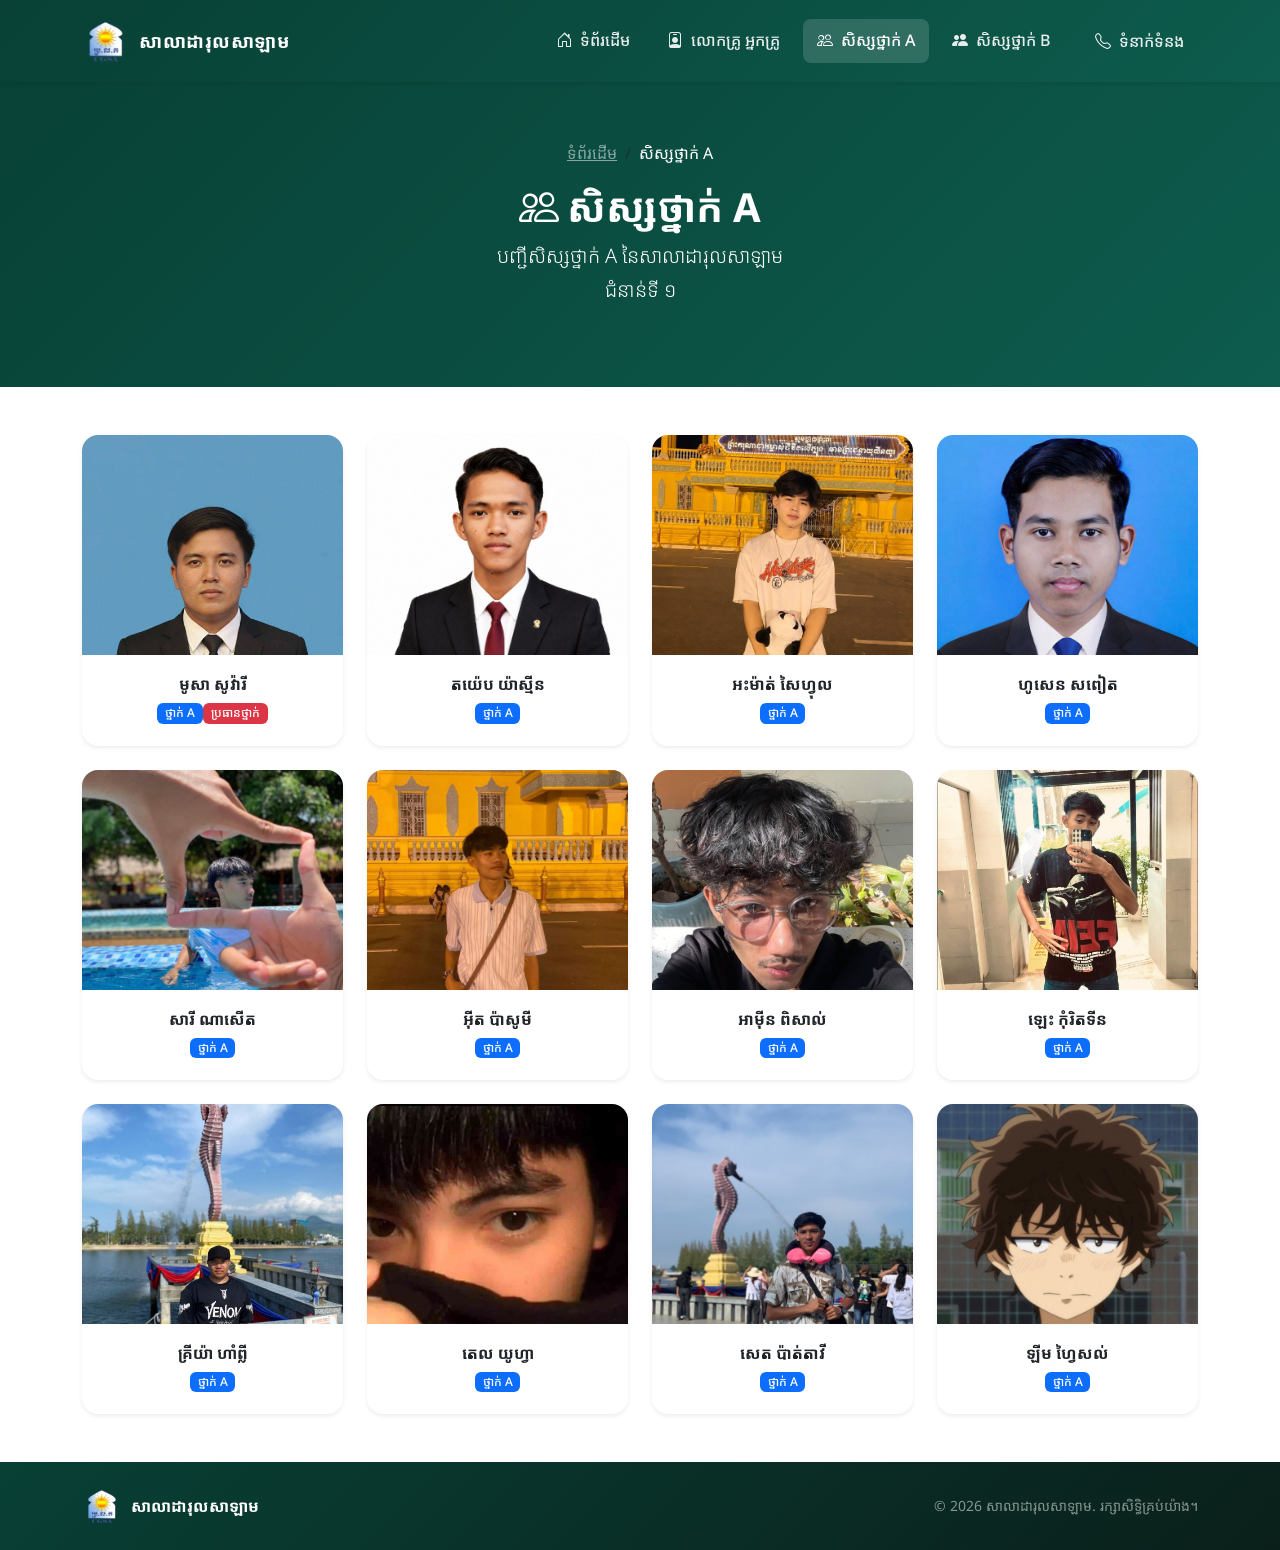
==== class-a.html @ f697708d "DRSL" ====
<!DOCTYPE html>
<html lang="km">

<head>
  <meta charset="UTF-8">
  <meta name="viewport" content="width=device-width, initial-scale=1.0">
  <title>សិស្សថ្នាក់ A | សាលាដារុលសាឡាម</title>
  <link href="https://cdn.jsdelivr.net/npm/bootstrap@5.3.3/dist/css/bootstrap.min.css" rel="stylesheet">
  <link href="https://cdn.jsdelivr.net/npm/bootstrap-icons@1.11.3/font/bootstrap-icons.min.css" rel="stylesheet">
  <link
    href="https://fonts.googleapis.com/css2?family=Noto+Sans+Khmer:wght@300;400;500;600;700&family=Poppins:wght@400;500;600;700&display=swap"
    rel="stylesheet">
  <link rel="stylesheet" href="css/style.css">
</head>

<body>
  <nav class="navbar navbar-expand-lg navbar-dark fixed-top shadow-sm" id="mainNav">
    <div class="container">
      <a class="navbar-brand d-flex align-items-center gap-2" href="index.html">
        <img src="images/Logo.png" alt="Logo" height="48" class="rounded-circle">
        <span class="fw-bold">សាលាដារុលសាឡាម</span>
      </a>
      <button class="navbar-toggler" type="button" data-bs-toggle="collapse" data-bs-target="#navbarNav">
        <span class="navbar-toggler-icon"></span>
      </button>
      <div class="collapse navbar-collapse" id="navbarNav">
        <ul class="navbar-nav ms-auto align-items-lg-center gap-lg-2">
          <li class="nav-item"><a class="nav-link" href="index.html"><i class="bi bi-house-door me-1"></i> ទំព័រដើម</a>
          </li>
          <li class="nav-item"><a class="nav-link" href="teachers.html"><i class="bi bi-person-badge me-1"></i> លោកគ្រូ
              អ្នកគ្រូ</a></li>
          <li class="nav-item"><a class="nav-link active" href="class-a.html"><i class="bi bi-people me-1"></i>
              សិស្សថ្នាក់ A</a></li>
          <li class="nav-item"><a class="nav-link" href="class-b.html"><i class="bi bi-people-fill me-1"></i>
              សិស្សថ្នាក់ B</a></li>
          <li class="nav-item"><a class="nav-link btn btn-outline-light btn-sm px-3 ms-lg-2"
              href="index.html#contact"><i class="bi bi-telephone me-1"></i> ទំនាក់ទំនង</a></li>
        </ul>
      </div>
    </div>
  </nav>

  <header class="page-header">
    <div class="container">
      <nav aria-label="breadcrumb">
        <ol class="breadcrumb justify-content-center mb-3">
          <li class="breadcrumb-item"><a href="index.html" class="text-white-50">ទំព័រដើម</a></li>
          <li class="breadcrumb-item active text-white" aria-current="page">សិស្សថ្នាក់ A</li>
        </ol>
      </nav>
      <h1 class="fw-bold"><i class="bi bi-people me-2"></i>សិស្សថ្នាក់ A</h1>
      <p class="lead opacity-90 mb-0">បញ្ជីសិស្សថ្នាក់ A នៃសាលាដារុលសាឡាម</p>
      <p class="lead opacity-90 mb-0">ជំនាន់ទី ១</p>
    </div>
  </header>

  <section class="py-5">
    <div class="container">
      <div class="row g-4">
        <div class="col-6 col-md-4 col-lg-3">
          <div class="person-card card shadow-sm h-100">
            <img src="./images/suvary.jpg" class="card-img-top" alt="Sovary">
            <div class="card-body">
              <h5 class="card-title">មូសា សូវ៉ារី</h5>
              <span class="badge bg-primary">ថ្នាក់ A</span><span class="badge bg-danger">ប្រធានថ្នាក់</span>
            </div>
          </div>
        </div>
        <div class="col-6 col-md-4 col-lg-3">
          <div class="person-card card shadow-sm h-100">
            <img src="./images/Yasmin Toyeb.jpg" class="card-img-top" alt="Goosaly">
            <div class="card-body">
              <h5 class="card-title">តយ៉េប​ យ៉ាស្មីន</h5>
              <span class="badge bg-primary">ថ្នាក់ A</span>
            </div>
          </div>
        </div>
        <div class="col-6 col-md-4 col-lg-3">
          <div class="person-card card shadow-sm h-100">
            <img src="images/Saifulloh.jpg" class="card-img-top" alt="Hosrafa">
            <div class="card-body">
              <h5 class="card-title">អះម៉ាត់ សៃហ្វុល</h5>
              <span class="badge bg-primary">ថ្នាក់ A</span>
            </div>
          </div>
        </div>
        <div class="col-6 col-md-4 col-lg-3">
          <div class="person-card card shadow-sm h-100">
            <img src="images/Sopeat.jpg" class="card-img-top" alt="Naseat">
            <div class="card-body">
              <h5 class="card-title">ហូសេន សពៀត</h5>
              <span class="badge bg-primary">ថ្នាក់ A</span>
            </div>
          </div>
        </div>
        <div class="col-6 col-md-4 col-lg-3">
          <div class="person-card card shadow-sm h-100">
            <img src="images/Nazer Sary.jpg" class="card-img-top" alt="Nazer Sary">
            <div class="card-body">
              <h5 class="card-title">សារី ណាសើត</h5>
              <span class="badge bg-primary">ថ្នាក់ A</span>
            </div>
          </div>
        </div>
        <div class="col-6 col-md-4 col-lg-3">
          <div class="person-card card shadow-sm h-100">
            <img src="images/Pasomi.jpg" class="card-img-top" alt="Pasomi">
            <div class="card-body">
              <h5 class="card-title">អុីត ប៉ាសូមី</h5>
              <span class="badge bg-primary">ថ្នាក់ A</span>
            </div>
          </div>
        </div>
        <div class="col-6 col-md-4 col-lg-3">
          <div class="person-card card shadow-sm h-100">
            <img src="images/Pisal.jpg" class="card-img-top" alt="Pisal">
            <div class="card-body">
              <h5 class="card-title">អាមុីន​ ពិសាល់</h5>
              <span class="badge bg-primary">ថ្នាក់ A</span>
            </div>
          </div>
        </div>
        <div class="col-6 col-md-4 col-lg-3">
          <div class="person-card card shadow-sm h-100">
            <img src="images/korittin.jpg" class="card-img-top" alt="Ropiein">
            <div class="card-body">
              <h5 class="card-title">ឡេះ កុំរិតទីន</h5>
              <span class="badge bg-primary">ថ្នាក់ A</span>
            </div>
          </div>
        </div>
        <div class="col-6 col-md-4 col-lg-3">
          <div class="person-card card shadow-sm h-100">
            <img src="images/hamply.jpg" class="card-img-top" alt="Sa Salim">
            <div class="card-body">
              <h5 class="card-title">គ្រីយ៉ា ហាំព្លី</h5>
              <span class="badge bg-primary">ថ្នាក់ A</span>
            </div>
          </div>
        </div>
        <div class="col-6 col-md-4 col-lg-3">
          <div class="person-card card shadow-sm h-100">
            <img src="images/Yofa.jpg" class="card-img-top" alt="Safei">
            <div class="card-body">
              <h5 class="card-title">តេល យូហ្វា</h5>
              <span class="badge bg-primary">ថ្នាក់ A</span>
            </div>
          </div>
        </div>
        <div class="col-6 col-md-4 col-lg-3">
          <div class="person-card card shadow-sm h-100">
            <img src="images/Patvey Roset.jpg" class="card-img-top" alt="Samrin">
            <div class="card-body">
              <h5 class="card-title">សេត ប៉ាត់តាវី</h5>
              <span class="badge bg-primary">ថ្នាក់ A</span>
            </div>
          </div>
        </div>
        <div class="col-6 col-md-4 col-lg-3">
          <div class="person-card card shadow-sm h-100">
            <img src="images/Faisol Halim.jpg" class="card-img-top" alt="Solat">
            <div class="card-body">
              <h5 class="card-title">ឡីម ហ្វៃសល់</h5>
              <span class="badge bg-primary">ថ្នាក់ A</span>
            </div>
          </div>
        </div>
      </div>
    </div>
  </section>

  <footer class="footer-section py-4">
    <div class="container">
      <div class="row align-items-center">
        <div class="col-md-6 text-center text-md-start mb-3 mb-md-0">
          <div class="d-flex align-items-center justify-content-center justify-content-md-start gap-2">
            <img src="images/Logo.png" alt="Logo" height="40" class="rounded-circle">
            <span class="fw-bold text-white">សាលាដារុលសាឡាម</span>
          </div>
        </div>
        <div class="col-md-6 text-center text-md-end">
          <p class="mb-0 text-white-50 small">&copy; 2026 សាលាដារុលសាឡាម. រក្សាសិទ្ធិគ្រប់យ៉ាង។</p>
        </div>
      </div>
  </footer>
  <script src="https://cdn.jsdelivr.net/npm/bootstrap@5.3.3/dist/js/bootstrap.bundle.min.js"></script>
  <script src="js/main.js"></script>
</body>

</html>
---- css/style.css ----
/* =========================
   Darul Salam School - Modern Theme
   Bootstrap 5 + Custom Styles
========================= */

:root {
  --primary: #0d5c4d;          /* Deep Islamic green */
  --primary-dark: #084035;
  --primary-light: #1a8a73;
  --accent: #c9a227;           /* Gold accent */
  --accent-light: #e8c547;
  --dark: #0a1f1a;
  --light-bg: #f7faf9;
  --text: #2c3e3a;
  --text-muted: #6b7c78;
  --shadow: 0 10px 30px rgba(13, 92, 77, 0.12);
  --radius: 1rem;
}

* {
  margin: 0;
  padding: 0;
  box-sizing: border-box;
}

body {
  font-family: 'Noto Sans Khmer', 'Poppins', system-ui, sans-serif;
  color: var(--text);
  background-color: #fff;
  line-height: 1.7;
  overflow-x: hidden;
}

h1, h2, h3, h4, h5, h6 {
  font-weight: 700;
  color: var(--dark);
}

a {
  transition: all 0.25s ease;
}

/* =========================
   Navbar
========================= */
#mainNav {
  background: linear-gradient(135deg, var(--primary-dark), var(--primary));
  padding: 0.75rem 0;
  transition: all 0.3s ease;
}

#mainNav.scrolled {
  padding: 0.5rem 0;
  box-shadow: 0 4px 20px rgba(0,0,0,0.15) !important;
}

.navbar-brand {
  font-size: 1.15rem;
  letter-spacing: 0.5px;
}

.navbar-nav .nav-link {
  font-weight: 500;
  padding: 0.5rem 0.9rem !important;
  border-radius: 0.5rem;
  color: rgba(255,255,255,0.9) !important;
}

.navbar-nav .nav-link:hover,
.navbar-nav .nav-link.active {
  background: rgba(255,255,255,0.15);
  color: #fff !important;
}

.navbar-nav .btn-outline-light {
  border-width: 1.5px;
}

/* =========================
   Hero
========================= */
.hero-section {
  min-height: 100vh;
  background: url('../images/Cover.jpg') center/cover no-repeat;
  position: relative;
  padding-top: 80px;
}

.hero-overlay {
  position: absolute;
  top: 0;
  left: 0;
  width: 100%;
  height: 100%;
  background: rgba(56, 77, 73, 0.5);
}

.hero-section .badge {
  font-size: 0.85rem;
  letter-spacing: 1px;
}

.hero-section .display-4 {
  text-shadow: 0 2px 10px rgba(0,0,0,0.3);
}

.btn-primary {
  background: var(--accent);
  border-color: var(--accent);
  color: var(--dark);
  font-weight: 600;
}

.btn-primary:hover {
  background: var(--accent-light);
  border-color: var(--accent-light);
  color: var(--dark);
  transform: translateY(-2px);
  box-shadow: 0 6px 20px rgba(201, 162, 39, 0.4);
}

.btn-outline-light:hover {
  background: #fff;
  color: var(--primary);
  transform: translateY(-2px);
}

/* =========================
   Sections
========================= */
.section-badge {
  display: inline-block;
  background: rgba(13, 92, 77, 0.1);
  color: var(--primary);
  font-size: 0.8rem;
  font-weight: 600;
  letter-spacing: 1.5px;
  text-transform: uppercase;
  padding: 0.4rem 1rem;
  border-radius: 50px;
}

.section-title {
  font-size: 2rem;
  position: relative;
}

.stat-card {
  background: var(--light-bg);
  border: 1px solid rgba(13, 92, 77, 0.08);
  transition: transform 0.3s ease, box-shadow 0.3s ease;
}

.stat-card:hover {
  transform: translateY(-5px);
  box-shadow: var(--shadow);
}

.about-image-wrapper {
  border: 6px solid #fff;
  box-shadow: var(--shadow);
}

/* =========================
   Activity Cards
========================= */
.activity-card {
  border-radius: var(--radius);
  overflow: hidden;
  transition: transform 0.3s ease, box-shadow 0.3s ease;
}

.activity-card:hover {
  transform: translateY(-8px);
  box-shadow: 0 15px 40px rgba(13, 92, 77, 0.18) !important;
}

.activity-card .card-img-top {
  height: 180px;
  object-fit: cover;
  transition: transform 0.5s ease;
}

.activity-card:hover .card-img-top {
  transform: scale(1.05);
}

/* =========================
   Info Cards
========================= */
.info-card {
  background: #fff;
  border: 1px solid rgba(13, 92, 77, 0.08);
  transition: all 0.3s ease;
}

.info-card:hover {
  border-color: var(--primary);
  box-shadow: var(--shadow);
  transform: translateY(-5px);
}

.icon-circle {
  width: 64px;
  height: 64px;
  background: linear-gradient(135deg, var(--primary), var(--primary-light));
  color: #fff;
  border-radius: 50%;
  display: flex;
  align-items: center;
  justify-content: center;
}

/* =========================
   Footer
========================= */
.footer-section {
  background: linear-gradient(135deg, var(--primary-dark), var(--dark));
}

/* =========================
   Back to Top
========================= */
#backToTop {
  position: fixed;
  bottom: 30px;
  right: 30px;
  width: 48px;
  height: 48px;
  display: none;
  z-index: 999;
  opacity: 0;
  transition: opacity 0.3s ease, transform 0.3s ease;
}

#backToTop.show {
  display: flex;
  align-items: center;
  justify-content: center;
  opacity: 1;
}

#backToTop:hover {
  transform: translateY(-3px);
}

/* =========================
   Teachers / Class pages
========================= */
.page-header {
  background: linear-gradient(135deg, var(--primary-dark), var(--primary));
  padding: 140px 0 80px;
  color: #fff;
  text-align: center;
}

.page-header h1 {
  color: #fff;
  font-size: 2.5rem;
}

.person-card {
  border: none;
  border-radius: var(--radius);
  overflow: hidden;
  transition: all 0.3s ease;
  background: #fff;
}

.person-card:hover {
  transform: translateY(-8px);
  box-shadow: 0 15px 40px rgba(13, 92, 77, 0.15);
}

.person-card .card-img-top {
  height: 220px;
  object-fit: cover;
  object-position: top;
}

.person-card .card-body {
  text-align: center;
  padding: 1.25rem;
}

.person-card .card-title {
  font-size: 1rem;
  margin-bottom: 0.25rem;
}

.person-card .badge {
  font-weight: 500;
  font-size: 0.75rem;
}

/* =========================
   Responsive
========================= */
@media (max-width: 991.98px) {
  .hero-section {
    min-height: 85vh;
    text-align: center !important;
  }
  .hero-section .display-4 {
    font-size: 2rem;
  }
  .navbar-nav {
    padding: 1rem 0;
  }
  .navbar-nav .nav-link {
    padding: 0.6rem 1rem !important;
  }
}

@media (max-width: 575.98px) {
  .section-title {
    font-size: 1.6rem;
  }
  .page-header h1 {
    font-size: 1.8rem;
  }
}
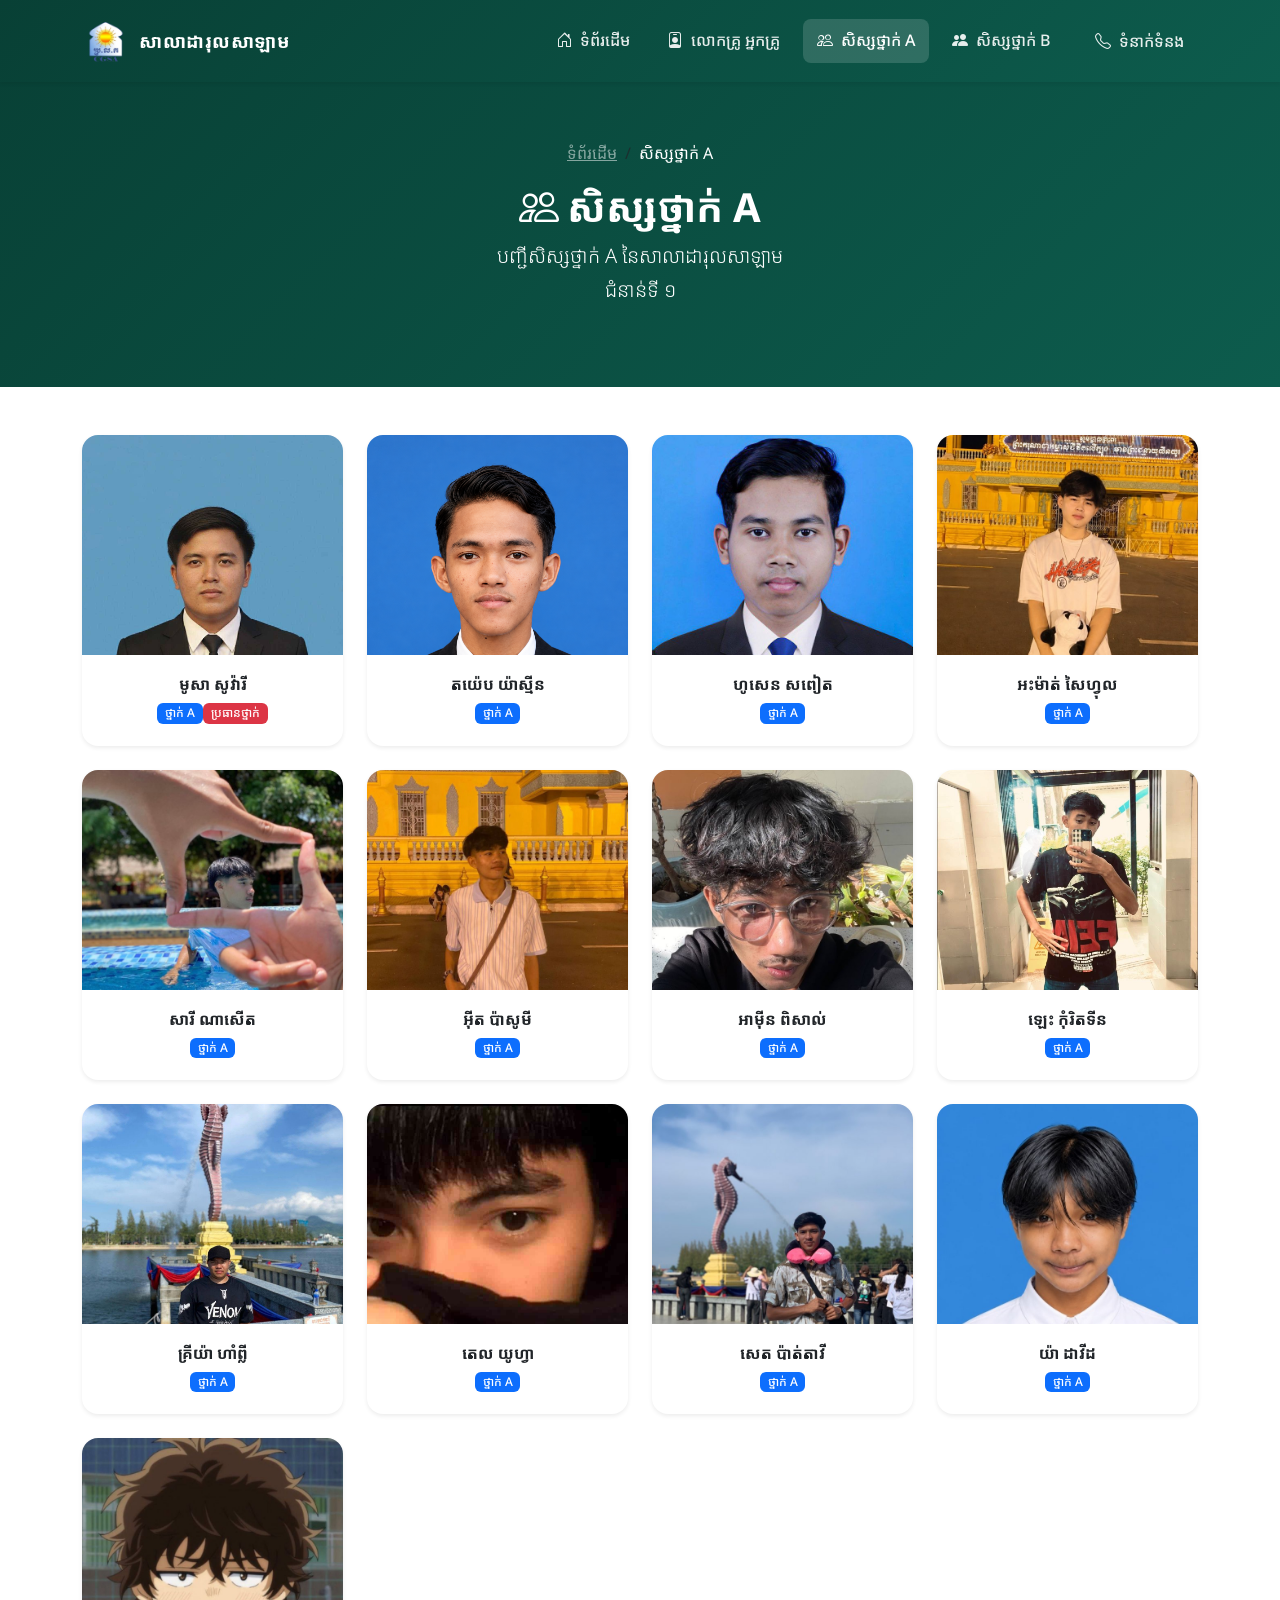
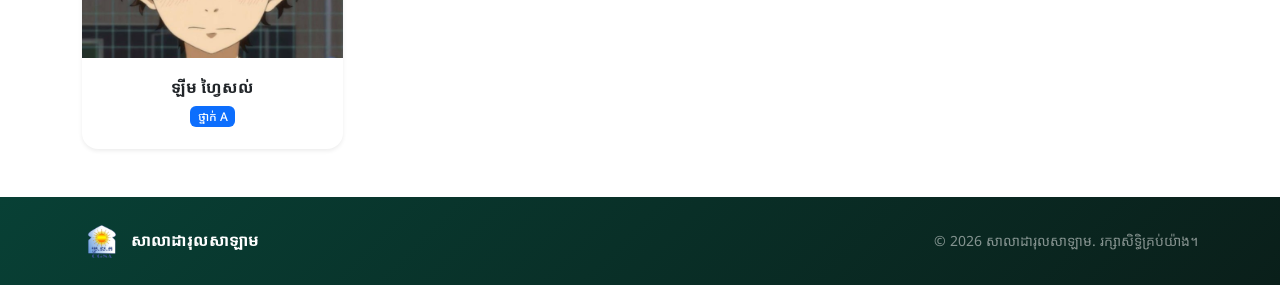
==== commit 03afb414: "DRSL" ====
--- a/class-a.html
+++ b/class-a.html
@@ -57,6 +57,8 @@
   <section class="py-5">
     <div class="container">
       <div class="row g-4">
+
+        <!-- Mazer -->
         <div class="col-6 col-md-4 col-lg-3">
           <div class="person-card card shadow-sm h-100">
             <img src="./images/suvary.jpg" class="card-img-top" alt="Sovary">
@@ -66,15 +68,33 @@
             </div>
           </div>
         </div>
-        <div class="col-6 col-md-4 col-lg-3">
-          <div class="person-card card shadow-sm h-100">
-            <img src="./images/Yasmin Toyeb.jpg" class="card-img-top" alt="Goosaly">
+
+        <!-- Yasmin -->
+
+        <div class="col-6 col-md-4 col-lg-3">
+          <div class="person-card card shadow-sm h-100">
+            <img src="./images/yasmin.png" class="card-img-top" alt="Goosaly">
             <div class="card-body">
               <h5 class="card-title">តយ៉េប​ យ៉ាស្មីន</h5>
               <span class="badge bg-primary">ថ្នាក់ A</span>
             </div>
           </div>
         </div>
+
+        <!-- Sopeat -->
+
+        <div class="col-6 col-md-4 col-lg-3">
+          <div class="person-card card shadow-sm h-100">
+            <img src="images/Sopeat.jpg" class="card-img-top" alt="Naseat">
+            <div class="card-body">
+              <h5 class="card-title">ហូសេន សពៀត</h5>
+              <span class="badge bg-primary">ថ្នាក់ A</span>
+            </div>
+          </div>
+        </div>
+
+        <!-- Saifulloh -->
+
         <div class="col-6 col-md-4 col-lg-3">
           <div class="person-card card shadow-sm h-100">
             <img src="images/Saifulloh.jpg" class="card-img-top" alt="Hosrafa">
@@ -84,15 +104,9 @@
             </div>
           </div>
         </div>
-        <div class="col-6 col-md-4 col-lg-3">
-          <div class="person-card card shadow-sm h-100">
-            <img src="images/Sopeat.jpg" class="card-img-top" alt="Naseat">
-            <div class="card-body">
-              <h5 class="card-title">ហូសេន សពៀត</h5>
-              <span class="badge bg-primary">ថ្នាក់ A</span>
-            </div>
-          </div>
-        </div>
+
+        <!-- Nazer Sary -->
+
         <div class="col-6 col-md-4 col-lg-3">
           <div class="person-card card shadow-sm h-100">
             <img src="images/Nazer Sary.jpg" class="card-img-top" alt="Nazer Sary">
@@ -102,6 +116,9 @@
             </div>
           </div>
         </div>
+
+        <!-- Pasomi -->
+
         <div class="col-6 col-md-4 col-lg-3">
           <div class="person-card card shadow-sm h-100">
             <img src="images/Pasomi.jpg" class="card-img-top" alt="Pasomi">
@@ -111,6 +128,9 @@
             </div>
           </div>
         </div>
+
+        <!-- Pisal -->
+
         <div class="col-6 col-md-4 col-lg-3">
           <div class="person-card card shadow-sm h-100">
             <img src="images/Pisal.jpg" class="card-img-top" alt="Pisal">
@@ -120,6 +140,9 @@
             </div>
           </div>
         </div>
+
+        <!-- Korittin -->
+
         <div class="col-6 col-md-4 col-lg-3">
           <div class="person-card card shadow-sm h-100">
             <img src="images/korittin.jpg" class="card-img-top" alt="Ropiein">
@@ -129,6 +152,9 @@
             </div>
           </div>
         </div>
+
+        <!-- Hamply -->
+
         <div class="col-6 col-md-4 col-lg-3">
           <div class="person-card card shadow-sm h-100">
             <img src="images/hamply.jpg" class="card-img-top" alt="Sa Salim">
@@ -138,6 +164,9 @@
             </div>
           </div>
         </div>
+
+        <!-- Yofa -->
+
         <div class="col-6 col-md-4 col-lg-3">
           <div class="person-card card shadow-sm h-100">
             <img src="images/Yofa.jpg" class="card-img-top" alt="Safei">
@@ -147,6 +176,9 @@
             </div>
           </div>
         </div>
+
+        <!-- Patvey Roset -->
+
         <div class="col-6 col-md-4 col-lg-3">
           <div class="person-card card shadow-sm h-100">
             <img src="images/Patvey Roset.jpg" class="card-img-top" alt="Samrin">
@@ -156,6 +188,20 @@
             </div>
           </div>
         </div>
+
+        <!-- Student Ya David -->
+        <div class="col-6 col-md-4 col-lg-3">
+          <div class="person-card card shadow-sm h-100">
+            <img src="./images/david.png" class="card-img-top" alt="Solat">
+            <div class="card-body">
+              <h5 class="card-title">យ៉ា ដាវីដ</h5>
+              <span class="badge bg-primary">ថ្នាក់ A</span>
+            </div>
+          </div>
+        </div>
+
+        <!-- Faisol Halim -->
+
         <div class="col-6 col-md-4 col-lg-3">
           <div class="person-card card shadow-sm h-100">
             <img src="images/Faisol Halim.jpg" class="card-img-top" alt="Solat">
@@ -165,6 +211,7 @@
             </div>
           </div>
         </div>
+
       </div>
     </div>
   </section>
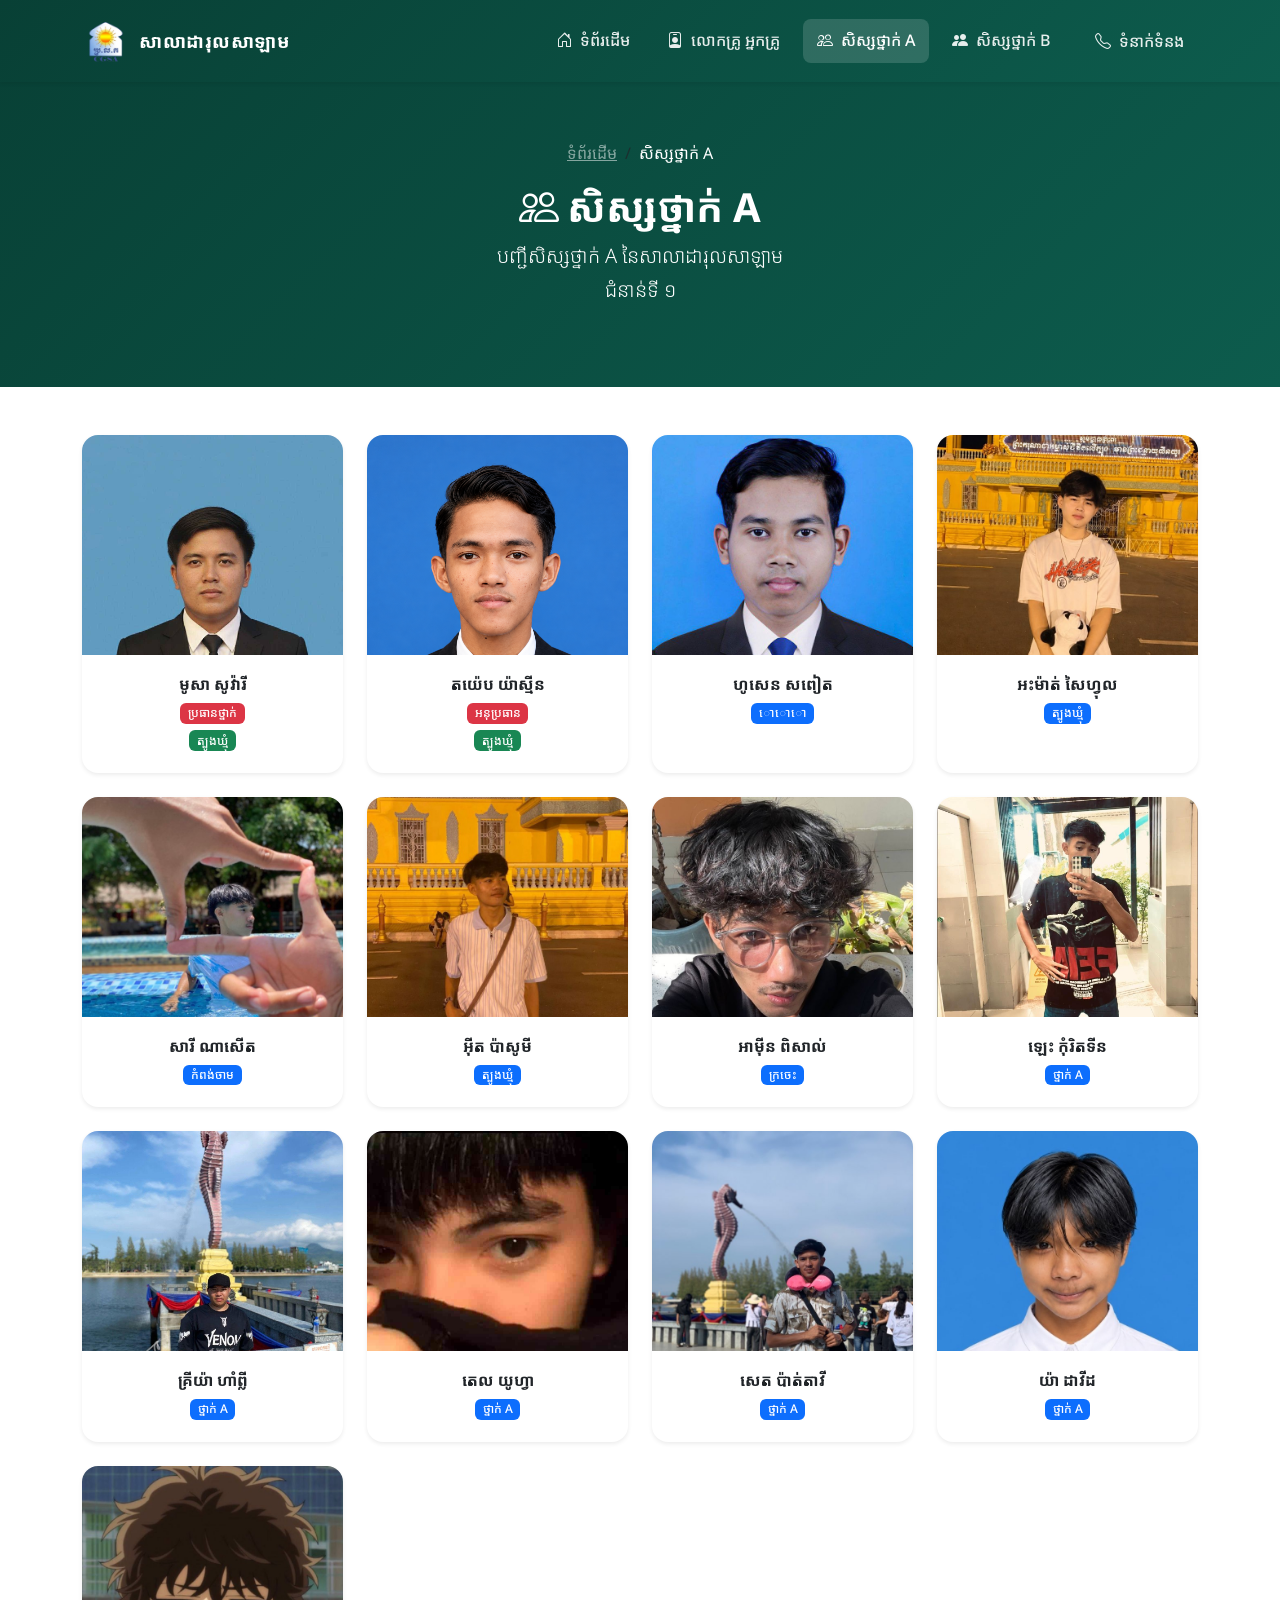
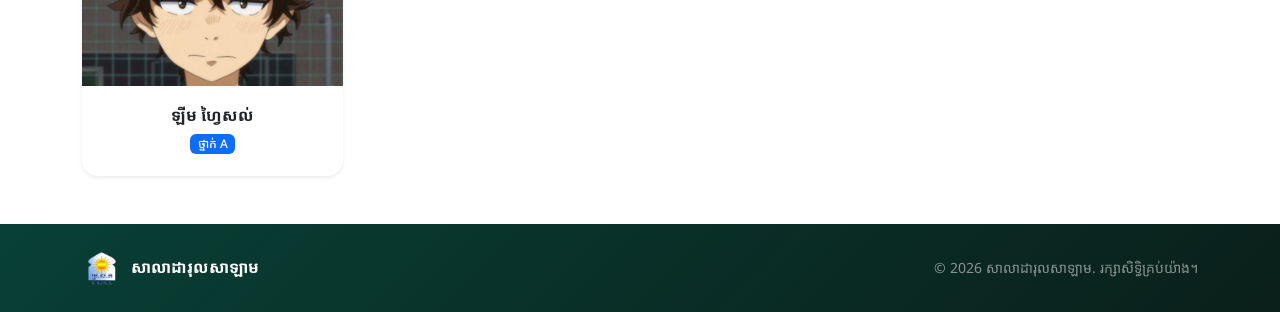
==== commit 2fe2680d: "DRSL" ====
--- a/class-a.html
+++ b/class-a.html
@@ -64,7 +64,7 @@
             <img src="./images/suvary.jpg" class="card-img-top" alt="Sovary">
             <div class="card-body">
               <h5 class="card-title">មូសា សូវ៉ារី</h5>
-              <span class="badge bg-primary">ថ្នាក់ A</span><span class="badge bg-danger">ប្រធានថ្នាក់</span>
+              <span class="badge bg-danger">ប្រធានថ្នាក់</span>​ <br> <span class="badge bg-success">ត្បូងឃ្មុំ</span>
             </div>
           </div>
         </div>
@@ -76,7 +76,7 @@
             <img src="./images/yasmin.png" class="card-img-top" alt="Goosaly">
             <div class="card-body">
               <h5 class="card-title">តយ៉េប​ យ៉ាស្មីន</h5>
-              <span class="badge bg-primary">ថ្នាក់ A</span>
+              <span class="badge bg-danger">អនុប្រធាន</span> <br> <span class="badge bg-success">ត្បូងឃ្មុំ</span>
             </div>
           </div>
         </div>
@@ -88,7 +88,7 @@
             <img src="images/Sopeat.jpg" class="card-img-top" alt="Naseat">
             <div class="card-body">
               <h5 class="card-title">ហូសេន សពៀត</h5>
-              <span class="badge bg-primary">ថ្នាក់ A</span>
+              <span class="badge bg-primary">ោោោ</span>
             </div>
           </div>
         </div>
@@ -100,7 +100,7 @@
             <img src="images/Saifulloh.jpg" class="card-img-top" alt="Hosrafa">
             <div class="card-body">
               <h5 class="card-title">អះម៉ាត់ សៃហ្វុល</h5>
-              <span class="badge bg-primary">ថ្នាក់ A</span>
+              <span class="badge bg-primary">ត្បូងឃ្មុំ</span>
             </div>
           </div>
         </div>
@@ -112,7 +112,7 @@
             <img src="images/Nazer Sary.jpg" class="card-img-top" alt="Nazer Sary">
             <div class="card-body">
               <h5 class="card-title">សារី ណាសើត</h5>
-              <span class="badge bg-primary">ថ្នាក់ A</span>
+              <span class="badge bg-primary">កំពង់ចាម</span>
             </div>
           </div>
         </div>
@@ -124,7 +124,7 @@
             <img src="images/Pasomi.jpg" class="card-img-top" alt="Pasomi">
             <div class="card-body">
               <h5 class="card-title">អុីត ប៉ាសូមី</h5>
-              <span class="badge bg-primary">ថ្នាក់ A</span>
+              <span class="badge bg-primary">ត្បូងឃ្មុំ</span>
             </div>
           </div>
         </div>
@@ -136,7 +136,7 @@
             <img src="images/Pisal.jpg" class="card-img-top" alt="Pisal">
             <div class="card-body">
               <h5 class="card-title">អាមុីន​ ពិសាល់</h5>
-              <span class="badge bg-primary">ថ្នាក់ A</span>
+              <span class="badge bg-primary">ក្រចេះ</span>
             </div>
           </div>
         </div>
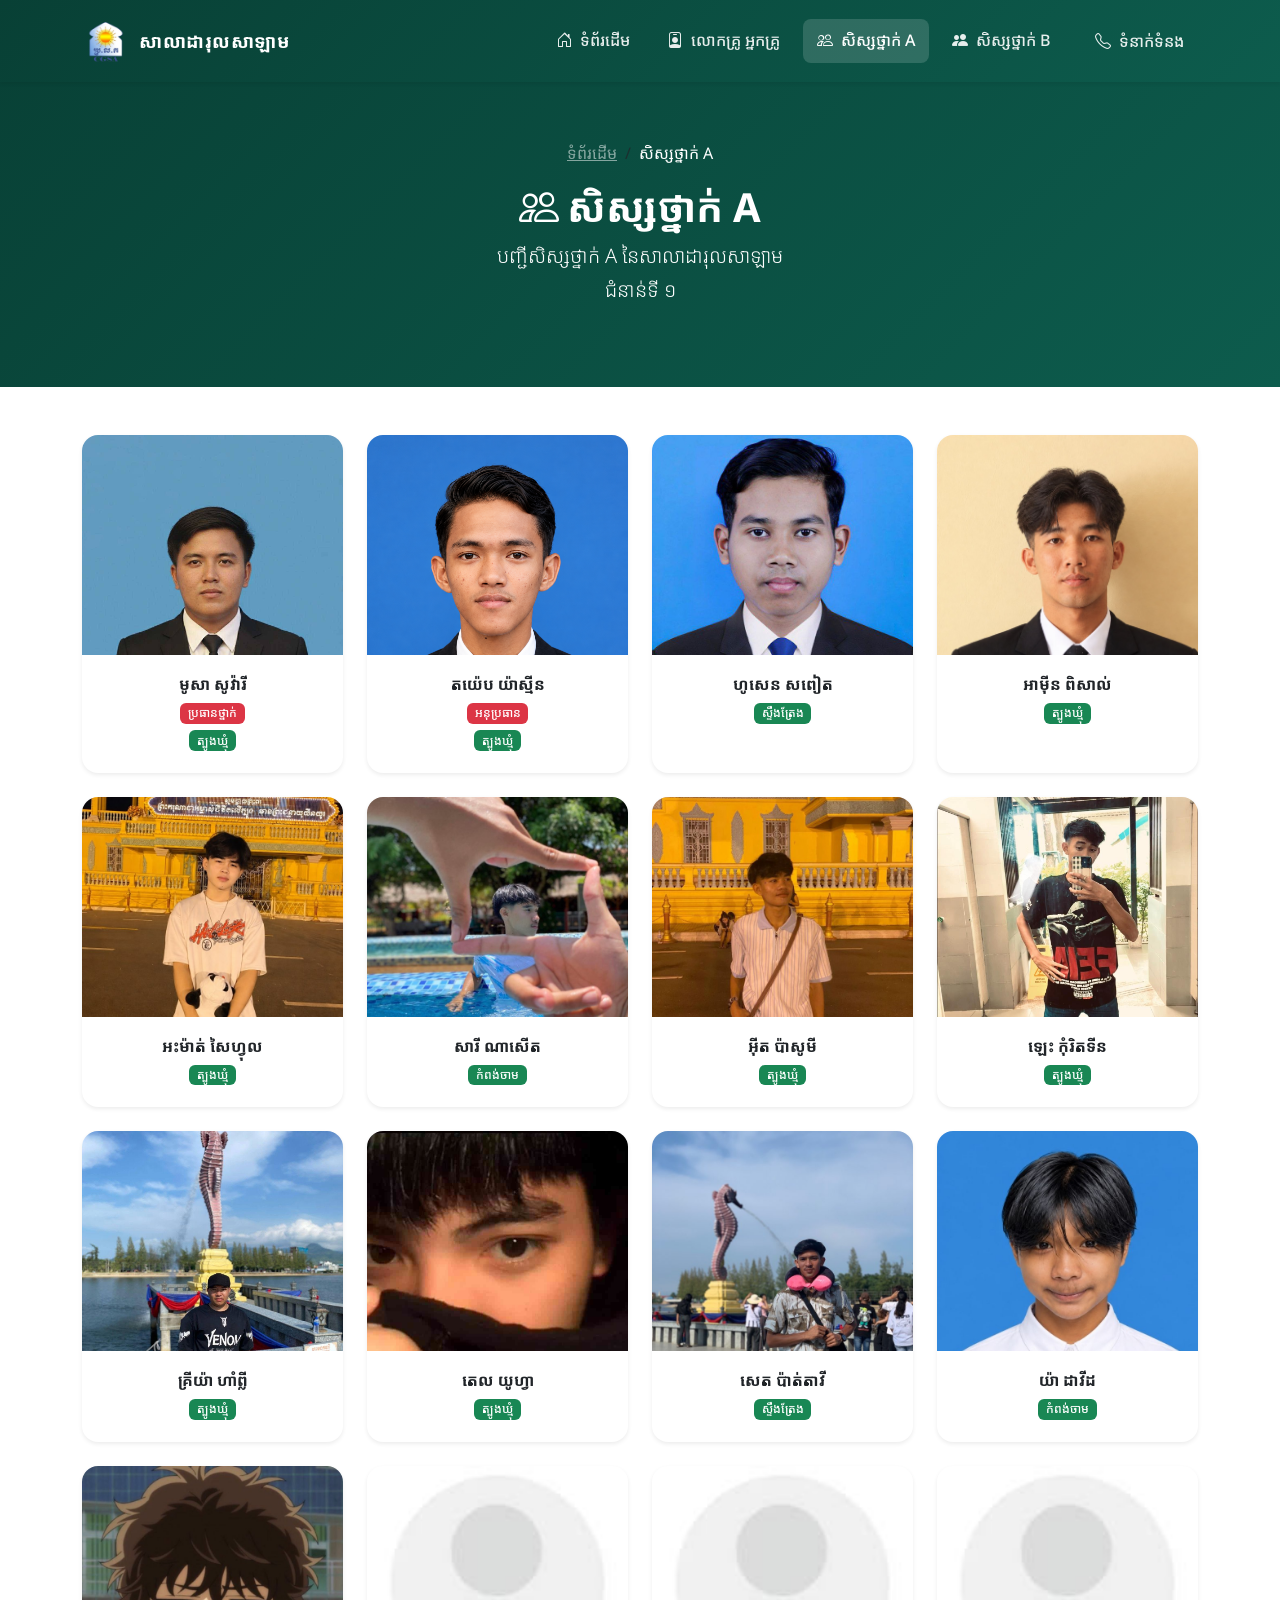
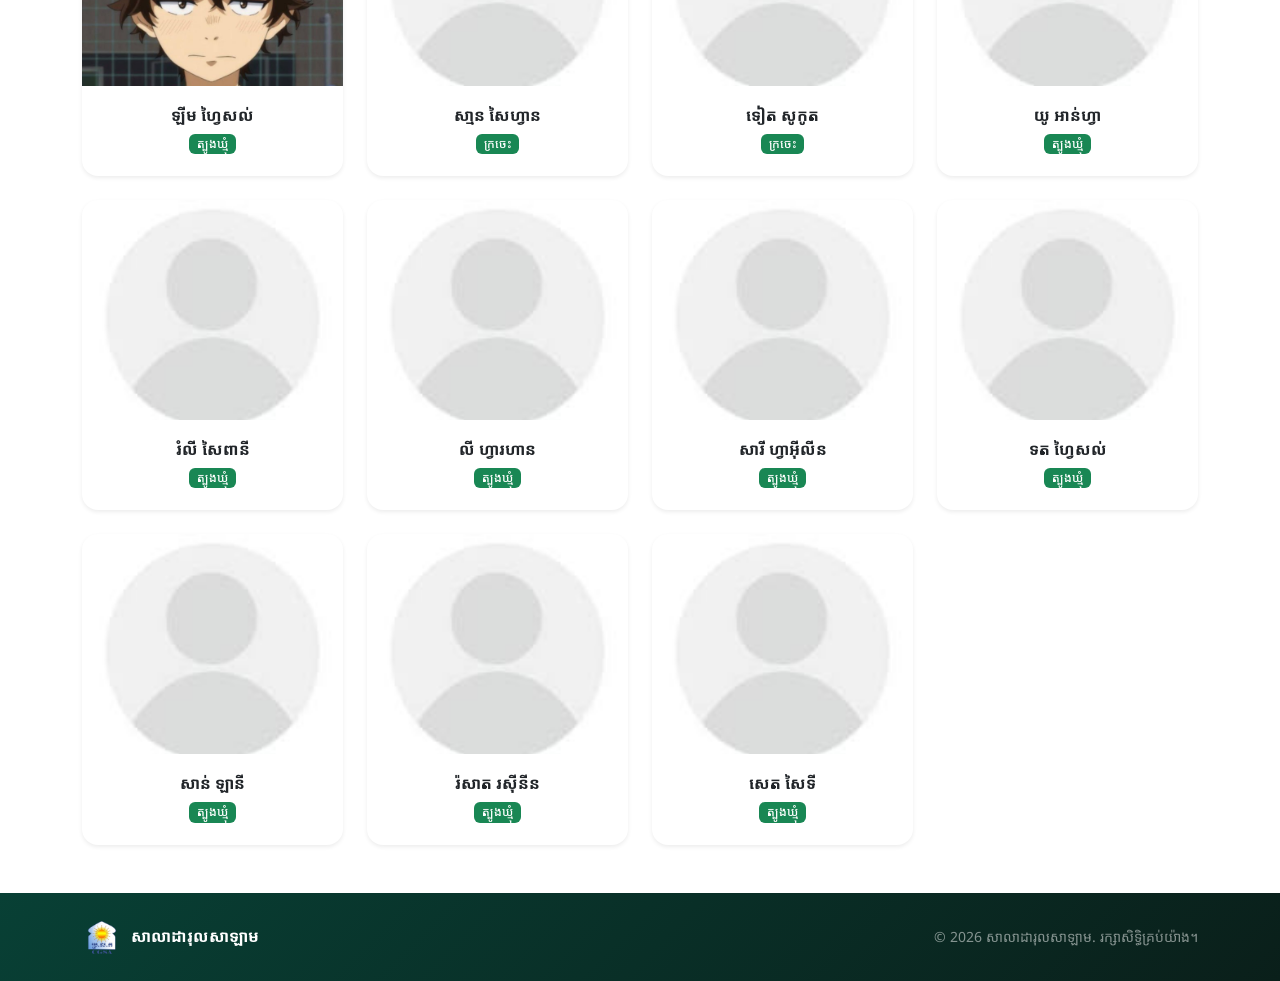
==== commit be5c00d9: "DRSL" ====
--- a/class-a.html
+++ b/class-a.html
@@ -88,7 +88,19 @@
             <img src="images/Sopeat.jpg" class="card-img-top" alt="Naseat">
             <div class="card-body">
               <h5 class="card-title">ហូសេន សពៀត</h5>
-              <span class="badge bg-primary">ោោោ</span>
+              <span class="badge bg-success">ស្ទឹងត្រែង</span>
+            </div>
+          </div>
+        </div>
+
+        <!-- Pisal -->
+
+        <div class="col-6 col-md-4 col-lg-3">
+          <div class="person-card card shadow-sm h-100">
+            <img src="images/Pisal.png" class="card-img-top" alt="Pisal">
+            <div class="card-body">
+              <h5 class="card-title">អាមុីន​ ពិសាល់</h5>
+              <span class="badge bg-success">ត្បូងឃ្មុំ</span>
             </div>
           </div>
         </div>
@@ -100,7 +112,7 @@
             <img src="images/Saifulloh.jpg" class="card-img-top" alt="Hosrafa">
             <div class="card-body">
               <h5 class="card-title">អះម៉ាត់ សៃហ្វុល</h5>
-              <span class="badge bg-primary">ត្បូងឃ្មុំ</span>
+              <span class="badge bg-success">ត្បូងឃ្មុំ</span>
             </div>
           </div>
         </div>
@@ -112,7 +124,7 @@
             <img src="images/Nazer Sary.jpg" class="card-img-top" alt="Nazer Sary">
             <div class="card-body">
               <h5 class="card-title">សារី ណាសើត</h5>
-              <span class="badge bg-primary">កំពង់ចាម</span>
+              <span class="badge bg-success">កំពង់ចាម</span>
             </div>
           </div>
         </div>
@@ -124,19 +136,7 @@
             <img src="images/Pasomi.jpg" class="card-img-top" alt="Pasomi">
             <div class="card-body">
               <h5 class="card-title">អុីត ប៉ាសូមី</h5>
-              <span class="badge bg-primary">ត្បូងឃ្មុំ</span>
-            </div>
-          </div>
-        </div>
-
-        <!-- Pisal -->
-
-        <div class="col-6 col-md-4 col-lg-3">
-          <div class="person-card card shadow-sm h-100">
-            <img src="images/Pisal.jpg" class="card-img-top" alt="Pisal">
-            <div class="card-body">
-              <h5 class="card-title">អាមុីន​ ពិសាល់</h5>
-              <span class="badge bg-primary">ក្រចេះ</span>
+              <span class="badge bg-success">ត្បូងឃ្មុំ</span>
             </div>
           </div>
         </div>
@@ -148,7 +148,7 @@
             <img src="images/korittin.jpg" class="card-img-top" alt="Ropiein">
             <div class="card-body">
               <h5 class="card-title">ឡេះ កុំរិតទីន</h5>
-              <span class="badge bg-primary">ថ្នាក់ A</span>
+              <span class="badge bg-success">ត្បូងឃ្មុំ</span>
             </div>
           </div>
         </div>
@@ -160,7 +160,7 @@
             <img src="images/hamply.jpg" class="card-img-top" alt="Sa Salim">
             <div class="card-body">
               <h5 class="card-title">គ្រីយ៉ា ហាំព្លី</h5>
-              <span class="badge bg-primary">ថ្នាក់ A</span>
+              <span class="badge bg-success">ត្បូងឃ្មុំ</span>
             </div>
           </div>
         </div>
@@ -172,7 +172,7 @@
             <img src="images/Yofa.jpg" class="card-img-top" alt="Safei">
             <div class="card-body">
               <h5 class="card-title">តេល យូហ្វា</h5>
-              <span class="badge bg-primary">ថ្នាក់ A</span>
+              <span class="badge bg-success">ត្បូងឃ្មុំ</span>
             </div>
           </div>
         </div>
@@ -184,18 +184,19 @@
             <img src="images/Patvey Roset.jpg" class="card-img-top" alt="Samrin">
             <div class="card-body">
               <h5 class="card-title">សេត ប៉ាត់តាវី</h5>
-              <span class="badge bg-primary">ថ្នាក់ A</span>
+              <span class="badge bg-success">ស្ទឹងត្រែង</span>
             </div>
           </div>
         </div>
 
         <!-- Student Ya David -->
+
         <div class="col-6 col-md-4 col-lg-3">
           <div class="person-card card shadow-sm h-100">
             <img src="./images/david.png" class="card-img-top" alt="Solat">
             <div class="card-body">
               <h5 class="card-title">យ៉ា ដាវីដ</h5>
-              <span class="badge bg-primary">ថ្នាក់ A</span>
+              <span class="badge bg-success">កំពង់ចាម</span>
             </div>
           </div>
         </div>
@@ -207,11 +208,125 @@
             <img src="images/Faisol Halim.jpg" class="card-img-top" alt="Solat">
             <div class="card-body">
               <h5 class="card-title">ឡីម ហ្វៃសល់</h5>
-              <span class="badge bg-primary">ថ្នាក់ A</span>
-            </div>
-          </div>
-        </div>
-
+              <span class="badge bg-success">ត្បូងឃ្មុំ</span>
+            </div>
+          </div>
+        </div>
+
+        <!-- Faisol Halim -->
+
+        <div class="col-6 col-md-4 col-lg-3">
+          <div class="person-card card shadow-sm h-100">
+            <img src="./images/No.png" class="card-img-top" alt="Solat">
+            <div class="card-body">
+              <h5 class="card-title">សា្មន សៃហ្វាន</h5>
+              <span class="badge bg-success">ក្រចេះ</span>
+            </div>
+          </div>
+        </div>
+
+        <!-- Faisol Halim -->
+
+        <div class="col-6 col-md-4 col-lg-3">
+          <div class="person-card card shadow-sm h-100">
+            <img src="images/No.png" class="card-img-top" alt="Solat">
+            <div class="card-body">
+              <h5 class="card-title">ទៀត សូកូត</h5>
+              <span class="badge bg-success">ក្រចេះ</span>
+            </div>
+          </div>
+        </div>
+
+        <!-- Faisol Halim -->
+
+        <div class="col-6 col-md-4 col-lg-3">
+          <div class="person-card card shadow-sm h-100">
+            <img src="images/No.png" class="card-img-top" alt="Solat">
+            <div class="card-body">
+              <h5 class="card-title">យូ អាន់ហ្វា</h5>
+              <span class="badge bg-success">ត្បូងឃ្មុំ</span>
+            </div>
+          </div>
+        </div>
+
+        <!-- Faisol Halim -->
+
+        <div class="col-6 col-md-4 col-lg-3">
+          <div class="person-card card shadow-sm h-100">
+            <img src="images/No.png" class="card-img-top" alt="Solat">
+            <div class="card-body">
+              <h5 class="card-title">រំលី សៃពានី</h5>
+              <span class="badge bg-success">ត្បូងឃ្មុំ</span>
+            </div>
+          </div>
+        </div>
+
+        <!-- Faisol Halim -->
+
+        <div class="col-6 col-md-4 col-lg-3">
+          <div class="person-card card shadow-sm h-100">
+            <img src="images/No.png" class="card-img-top" alt="Solat">
+            <div class="card-body">
+              <h5 class="card-title">លី ហ្វារហាន</h5>
+              <span class="badge bg-success">ត្បូងឃ្មុំ</span>
+            </div>
+          </div>
+        </div>
+        <!-- Faisol Halim -->
+
+        <div class="col-6 col-md-4 col-lg-3">
+          <div class="person-card card shadow-sm h-100">
+            <img src="images/No.png" class="card-img-top" alt="Solat">
+            <div class="card-body">
+              <h5 class="card-title"> សារី ហ្វាអុីលីន</h5>
+              <span class="badge bg-success">ត្បូងឃ្មុំ</span>
+            </div>
+          </div>
+        </div>
+        <!-- Faisol Halim -->
+
+        <div class="col-6 col-md-4 col-lg-3">
+          <div class="person-card card shadow-sm h-100">
+            <img src="images/No.png" class="card-img-top" alt="Solat">
+            <div class="card-body">
+              <h5 class="card-title">ទត ហ្វៃសល់</h5>
+              <span class="badge bg-success">ត្បូងឃ្មុំ</span>
+            </div>
+          </div>
+        </div>
+        <!-- Faisol Halim -->
+
+        <div class="col-6 col-md-4 col-lg-3">
+          <div class="person-card card shadow-sm h-100">
+            <img src="images/No.png" class="card-img-top" alt="Solat">
+            <div class="card-body">
+              <h5 class="card-title">សាន់ ឡានី</h5>
+              <span class="badge bg-success">ត្បូងឃ្មុំ</span>
+            </div>
+          </div>
+        </div>
+        <!-- Faisol Halim -->
+
+        <div class="col-6 col-md-4 col-lg-3">
+          <div class="person-card card shadow-sm h-100">
+            <img src="images/No.png" class="card-img-top" alt="Solat">
+            <div class="card-body">
+              <h5 class="card-title">រ៉សាត រសុីនីន</h5>
+              <span class="badge bg-success">ត្បូងឃ្មុំ</span>
+            </div>
+          </div>
+        </div>
+
+        <!-- Student 44 -->
+        <div class="col-6 col-md-4 col-lg-3">
+          <div class="person-card card shadow-sm h-100">
+            <img src="images/No.png" class="card-img-top" alt="សេត សៃទី">
+            <div class="card-body">
+              <h5 class="card-title">សេត សៃទី</h5>
+              <span class="badge bg-success">ត្បូងឃ្មុំ</span>
+            </div>
+          </div>
+        </div>
       </div>
     </div>
   </section>
